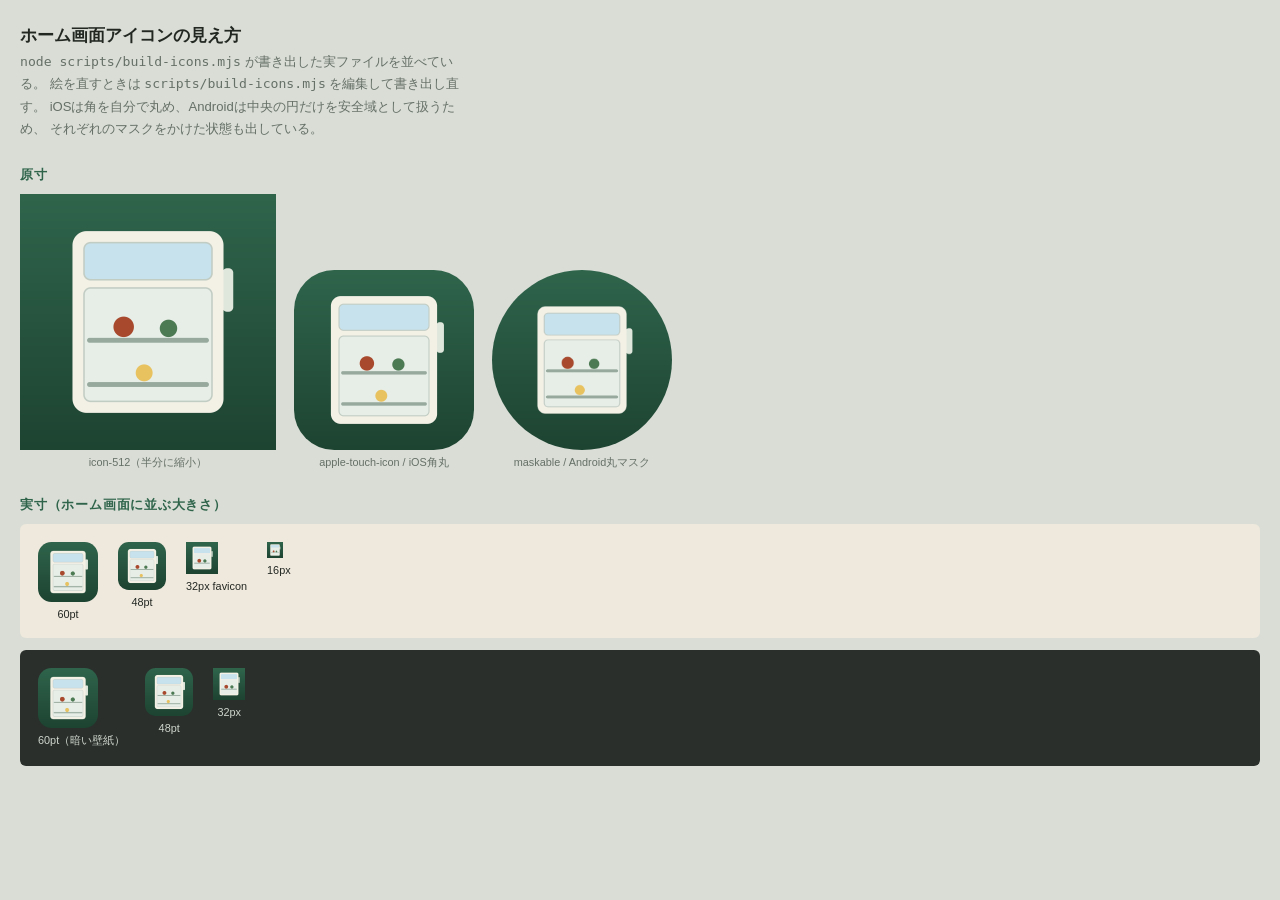
==== assets/icon-preview.html @ d1ff0090 "ホーム画面に追加して、通信が無くても開けるようにする 方針書では「帰り道に冷蔵庫の中身を思い出す」が最重要の入口なのに、 ホーム画面へ追加できず、圏外では開けなかった。  - manifest.jso" ====
<!doctype html>
<html lang="ja">
<head>
  <meta charset="utf-8">
  <meta name="viewport" content="width=device-width, initial-scale=1">
  <title>ホーム画面アイコンの見え方</title>
  <style>
    body {
      margin: 0;
      padding: 24px 20px 40px;
      background: #d9ddd5;
      color: #222722;
      font-family: -apple-system, BlinkMacSystemFont, "Hiragino Sans", "Yu Gothic UI", sans-serif;
    }
    h1 { margin: 0 0 4px; font-size: 1.05rem; }
    p { margin: 0 0 22px; max-width: 34em; font-size: 0.82rem; line-height: 1.7; color: #667067; }
    h2 { margin: 26px 0 10px; font-size: 0.82rem; letter-spacing: 0.06em; color: #2f644b; }
    .row { display: flex; align-items: flex-end; gap: 18px; flex-wrap: wrap; }
    figure { margin: 0; text-align: center; }
    figcaption { margin-top: 6px; font-size: 0.68rem; color: #667067; }
    img { display: block; }
    .ios img { border-radius: 22.37%; }
    .android img { border-radius: 50%; }
    /* ホーム画面に並んだときの見え方。実機の壁紙は明るいことも暗いこともある */
    .wall { display: flex; gap: 20px; padding: 18px; border-radius: 6px; }
    .wall.light { background: #efe9dd; }
    .wall.dark { background: #2a2f2b; }
    .wall figcaption { color: inherit; }
    .wall.dark { color: #cfd6cd; }
  </style>
</head>
<body>
  <h1>ホーム画面アイコンの見え方</h1>
  <p>
    <code>node scripts/build-icons.mjs</code> が書き出した実ファイルを並べている。
    絵を直すときは <code>scripts/build-icons.mjs</code> を編集して書き出し直す。
    iOSは角を自分で丸め、Androidは中央の円だけを安全域として扱うため、
    それぞれのマスクをかけた状態も出している。
  </p>

  <h2>原寸</h2>
  <div class="row">
    <figure><img src="icons/icon-512.png" width="256" height="256" alt="512pxのアイコン"><figcaption>icon-512（半分に縮小）</figcaption></figure>
    <figure class="ios"><img src="icons/apple-touch-icon.png" width="180" height="180" alt="iOSの角丸をかけた180pxのアイコン"><figcaption>apple-touch-icon / iOS角丸</figcaption></figure>
    <figure class="android"><img src="icons/icon-maskable-512.png" width="180" height="180" alt="Androidの丸マスクをかけたアイコン"><figcaption>maskable / Android丸マスク</figcaption></figure>
  </div>

  <h2>実寸（ホーム画面に並ぶ大きさ）</h2>
  <div class="wall light">
    <figure class="ios"><img src="icons/icon-192.png" width="60" height="60" alt=""><figcaption>60pt</figcaption></figure>
    <figure class="ios"><img src="icons/icon-192.png" width="48" height="48" alt=""><figcaption>48pt</figcaption></figure>
    <figure><img src="icons/favicon-32.png" width="32" height="32" alt=""><figcaption>32px favicon</figcaption></figure>
    <figure><img src="icons/favicon-32.png" width="16" height="16" alt=""><figcaption>16px</figcaption></figure>
  </div>
  <div class="wall dark" style="margin-top:12px">
    <figure class="ios"><img src="icons/icon-192.png" width="60" height="60" alt=""><figcaption>60pt（暗い壁紙）</figcaption></figure>
    <figure class="ios"><img src="icons/icon-192.png" width="48" height="48" alt=""><figcaption>48pt</figcaption></figure>
    <figure><img src="icons/favicon-32.png" width="32" height="32" alt=""><figcaption>32px</figcaption></figure>
  </div>
</body>
</html>
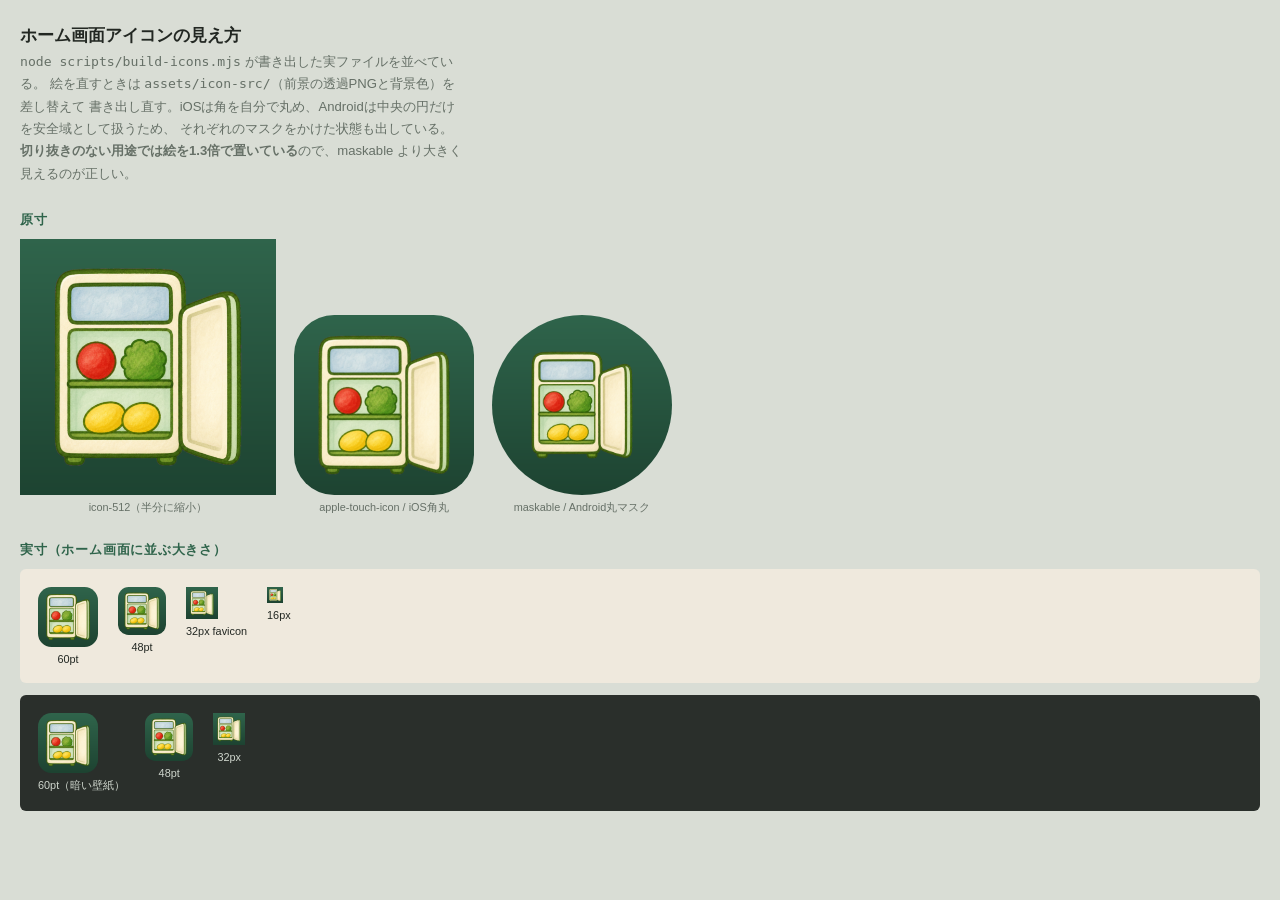
==== commit bba10c40: "Codexが描いたアイコンへ差し替える いままでのアイコンは Claude が手続き的に描いた平たいベクターで、アプリ内の 食材イラストが水彩なので描き味が違って浮いていた。同じ水彩で描き直して もら" ====
--- a/assets/icon-preview.html
+++ b/assets/icon-preview.html
@@ -33,9 +33,10 @@
   <h1>ホーム画面アイコンの見え方</h1>
   <p>
     <code>node scripts/build-icons.mjs</code> が書き出した実ファイルを並べている。
-    絵を直すときは <code>scripts/build-icons.mjs</code> を編集して書き出し直す。
-    iOSは角を自分で丸め、Androidは中央の円だけを安全域として扱うため、
+    絵を直すときは <code>assets/icon-src/</code>（前景の透過PNGと背景色）を差し替えて
+    書き出し直す。iOSは角を自分で丸め、Androidは中央の円だけを安全域として扱うため、
     それぞれのマスクをかけた状態も出している。
+    <strong>切り抜きのない用途では絵を1.3倍で置いている</strong>ので、maskable より大きく見えるのが正しい。
   </p>
 
   <h2>原寸</h2>
@@ -57,5 +58,11 @@
     <figure class="ios"><img src="icons/icon-192.png" width="48" height="48" alt=""><figcaption>48pt</figcaption></figure>
     <figure><img src="icons/favicon-32.png" width="32" height="32" alt=""><figcaption>32px</figcaption></figure>
   </div>
+<script>
+// 書き出し直したあと古い画像を見てしまわないよう、毎回取り直す
+for (const image of document.querySelectorAll("img")) {
+  image.src = `${image.getAttribute("src").split("?")[0]}?t=${Date.now()}`;
+}
+</script>
 </body>
 </html>
